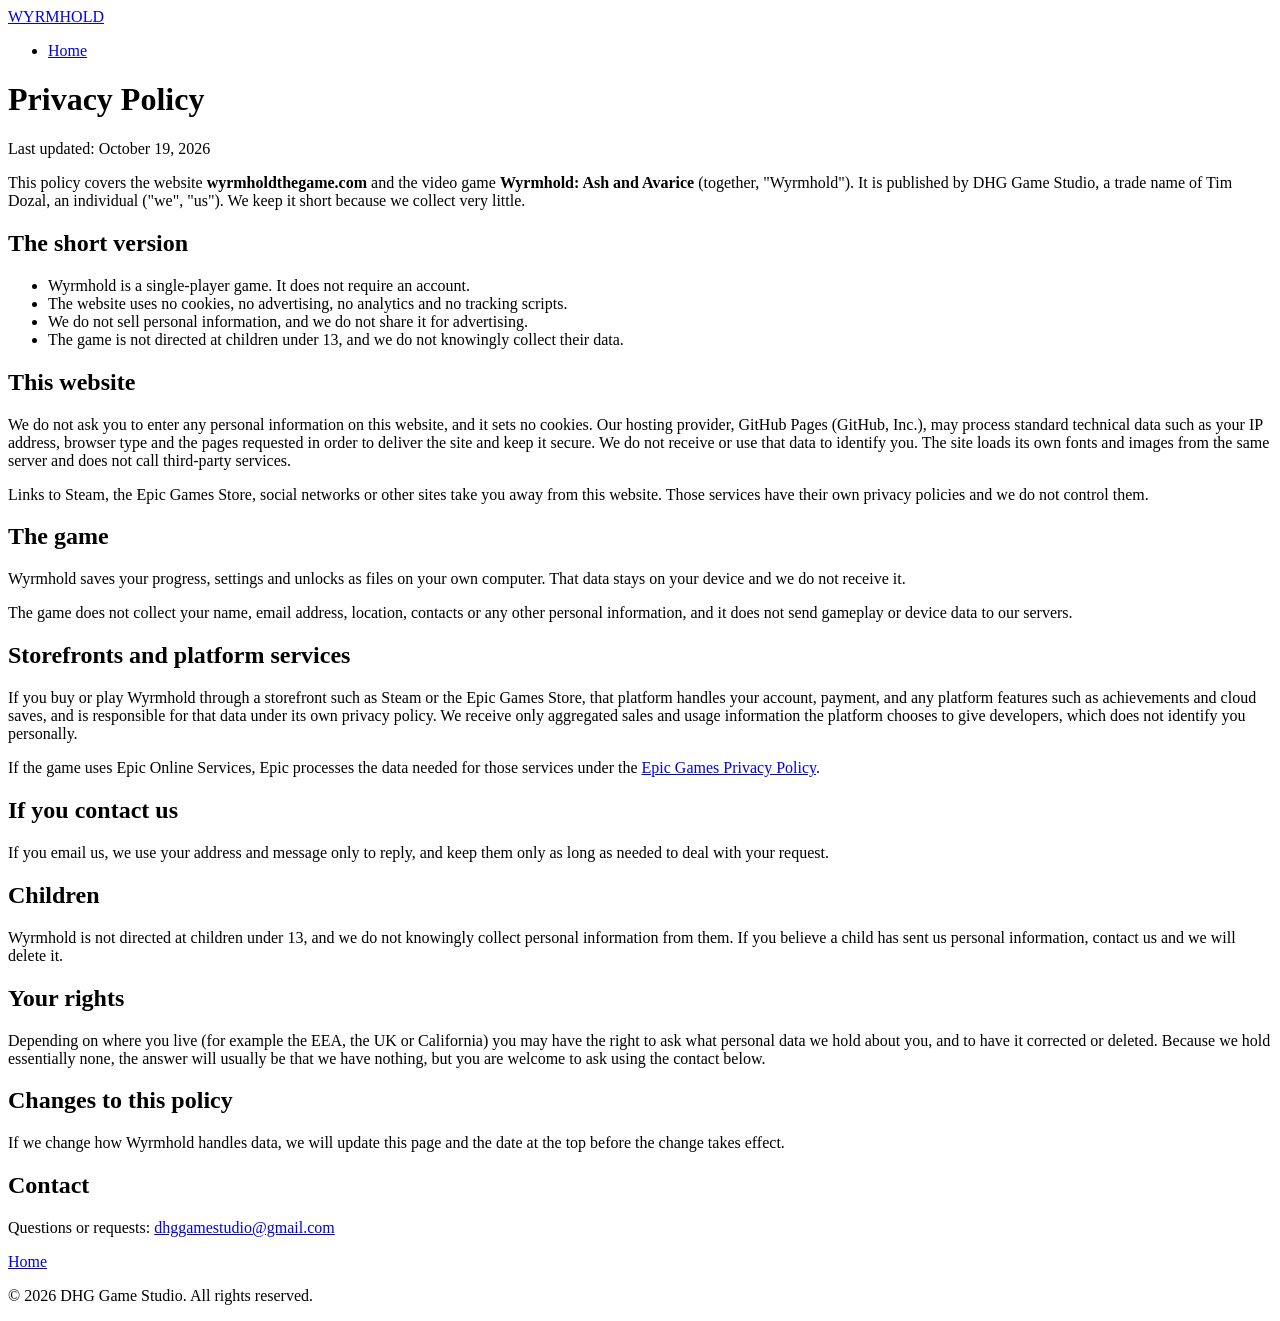
==== privacy.html @ ef38c60a "Add files via upload" ====
<!doctype html>
<html lang="en">
<head>
<meta charset="utf-8">
<meta name="viewport" content="width=device-width,initial-scale=1">
<title>Privacy Policy &middot; Wyrmhold</title>
<meta name="description" content="Privacy policy for the Wyrmhold website and game.">
<link rel="canonical" href="https://wyrmholdthegame.com/privacy.html">
<link rel="icon" href="assets/img/logo.webp" type="image/webp">
<link rel="stylesheet" href="assets/style.css">
</head>
<body>
<header class="nav solid"><div class="wrap"><a class="mark" href="./">WYRMHOLD</a><ul><li><a href="./">Home</a></li></ul></div></header>

<main class="legal">
<div class="wrap">
  <h1>Privacy Policy</h1>
  <p class="upd">Last updated: October 19, 2026</p>

  <p>This policy covers the website <strong>wyrmholdthegame.com</strong> and the video game <strong>Wyrmhold: Ash and Avarice</strong> (together, "Wyrmhold"). It is published by DHG Game Studio, a trade name of Tim Dozal, an individual ("we", "us"). We keep it short because we collect very little.</p>

  <h2>The short version</h2>
  <ul>
    <li>Wyrmhold is a single-player game. It does not require an account.</li>
    <li>The website uses no cookies, no advertising, no analytics and no tracking scripts.</li>
    <li>We do not sell personal information, and we do not share it for advertising.</li>
    <li>The game is not directed at children under 13, and we do not knowingly collect their data.</li>
  </ul>

  <h2>This website</h2>
  <p>We do not ask you to enter any personal information on this website, and it sets no cookies. Our hosting provider, GitHub Pages (GitHub, Inc.), may process standard technical data such as your IP address, browser type and the pages requested in order to deliver the site and keep it secure. We do not receive or use that data to identify you. The site loads its own fonts and images from the same server and does not call third-party services.</p>
  <p>Links to Steam, the Epic Games Store, social networks or other sites take you away from this website. Those services have their own privacy policies and we do not control them.</p>

  <h2>The game</h2>
  <p>Wyrmhold saves your progress, settings and unlocks as files on your own computer. That data stays on your device and we do not receive it.</p>
  <p>The game does not collect your name, email address, location, contacts or any other personal information, and it does not send gameplay or device data to our servers.</p>

  <h2>Storefronts and platform services</h2>
  <p>If you buy or play Wyrmhold through a storefront such as Steam or the Epic Games Store, that platform handles your account, payment, and any platform features such as achievements and cloud saves, and is responsible for that data under its own privacy policy. We receive only aggregated sales and usage information the platform chooses to give developers, which does not identify you personally.</p>
  <p>If the game uses Epic Online Services, Epic processes the data needed for those services under the <a href="https://www.epicgames.com/site/en-US/privacy-policy" rel="noopener">Epic Games Privacy Policy</a>.</p>

  <h2>If you contact us</h2>
  <p>If you email us, we use your address and message only to reply, and keep them only as long as needed to deal with your request.</p>

  <h2>Children</h2>
  <p>Wyrmhold is not directed at children under 13, and we do not knowingly collect personal information from them. If you believe a child has sent us personal information, contact us and we will delete it.</p>

  <h2>Your rights</h2>
  <p>Depending on where you live (for example the EEA, the UK or California) you may have the right to ask what personal data we hold about you, and to have it corrected or deleted. Because we hold essentially none, the answer will usually be that we have nothing, but you are welcome to ask using the contact below.</p>

  <h2>Changes to this policy</h2>
  <p>If we change how Wyrmhold handles data, we will update this page and the date at the top before the change takes effect.</p>

  <h2>Contact</h2>
  <p>Questions or requests: <a href="mailto:dhggamestudio@gmail.com">dhggamestudio@gmail.com</a></p>
</div>
</main>

<footer>
  <div class="wrap">
    <nav><a href="./">Home</a></nav>
    <p>&copy; 2026 DHG Game Studio. All rights reserved.</p>
  </div>
</footer>
</body>
</html>
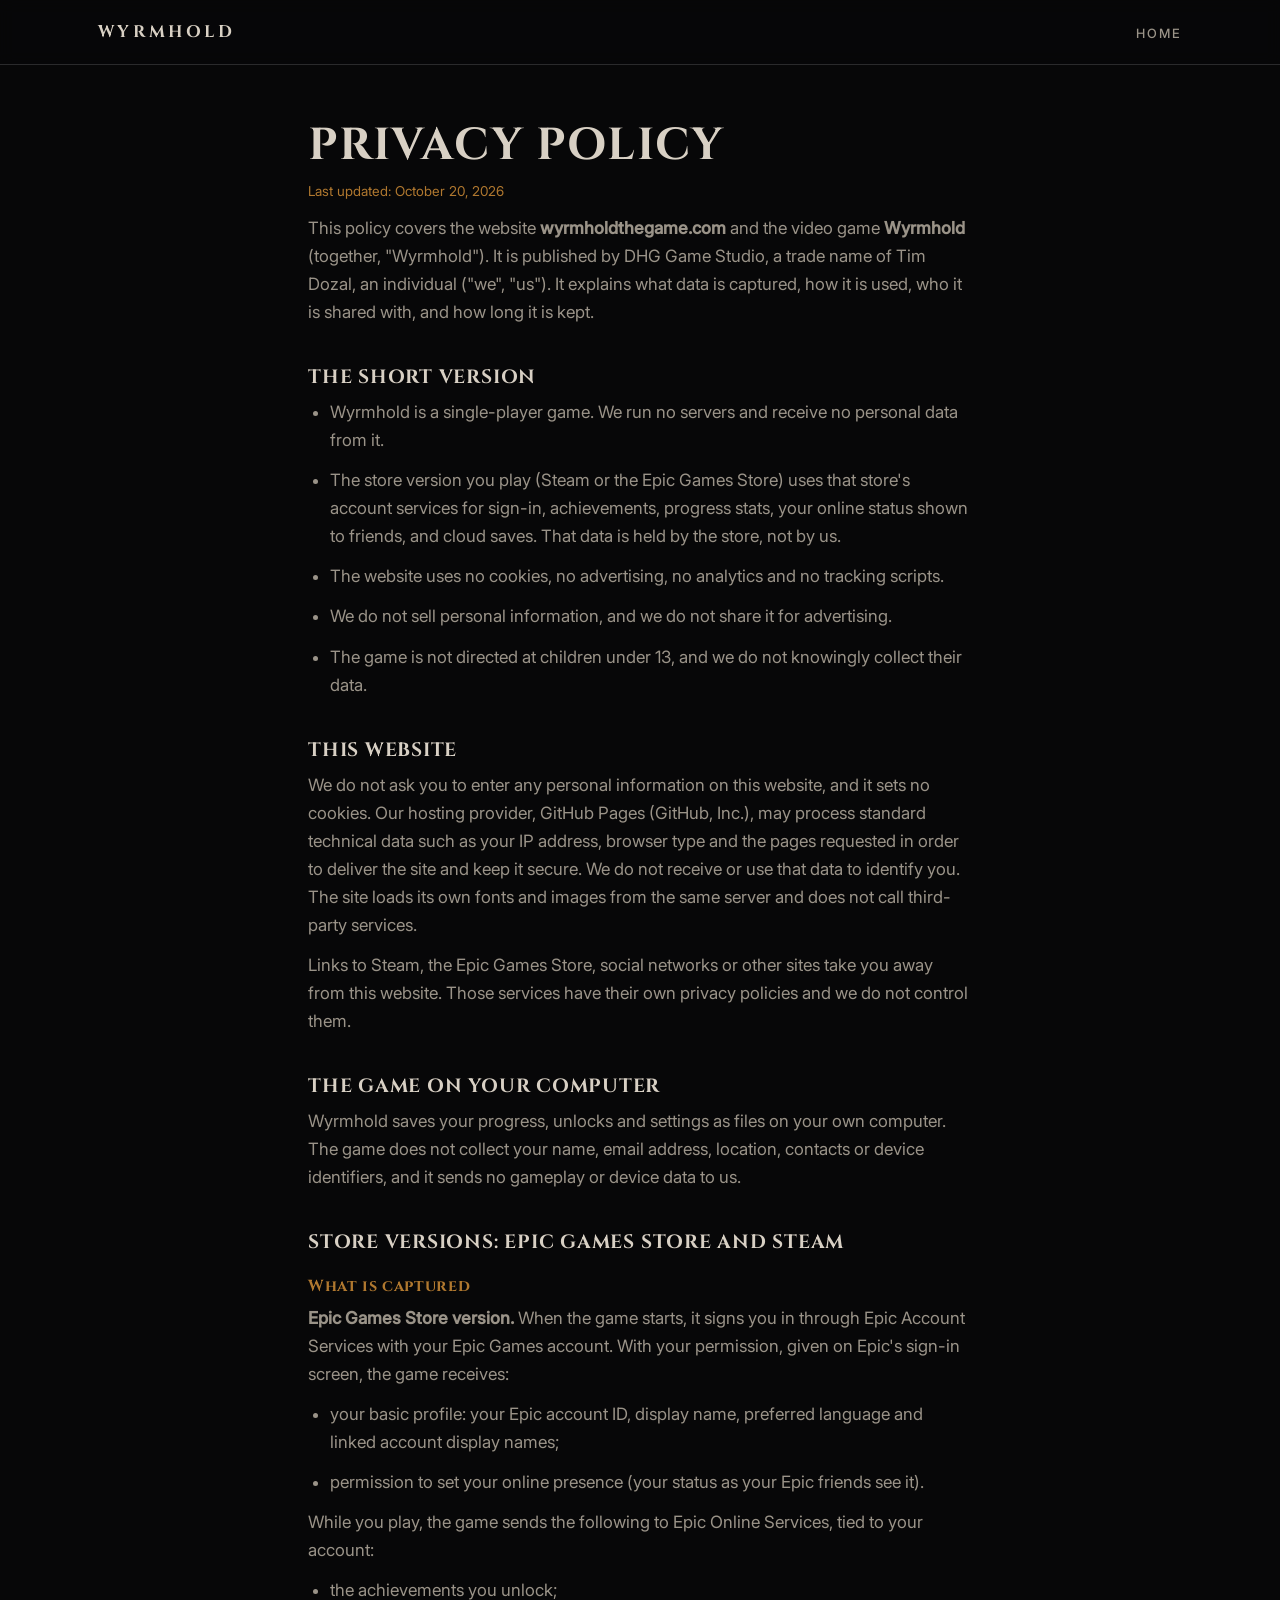
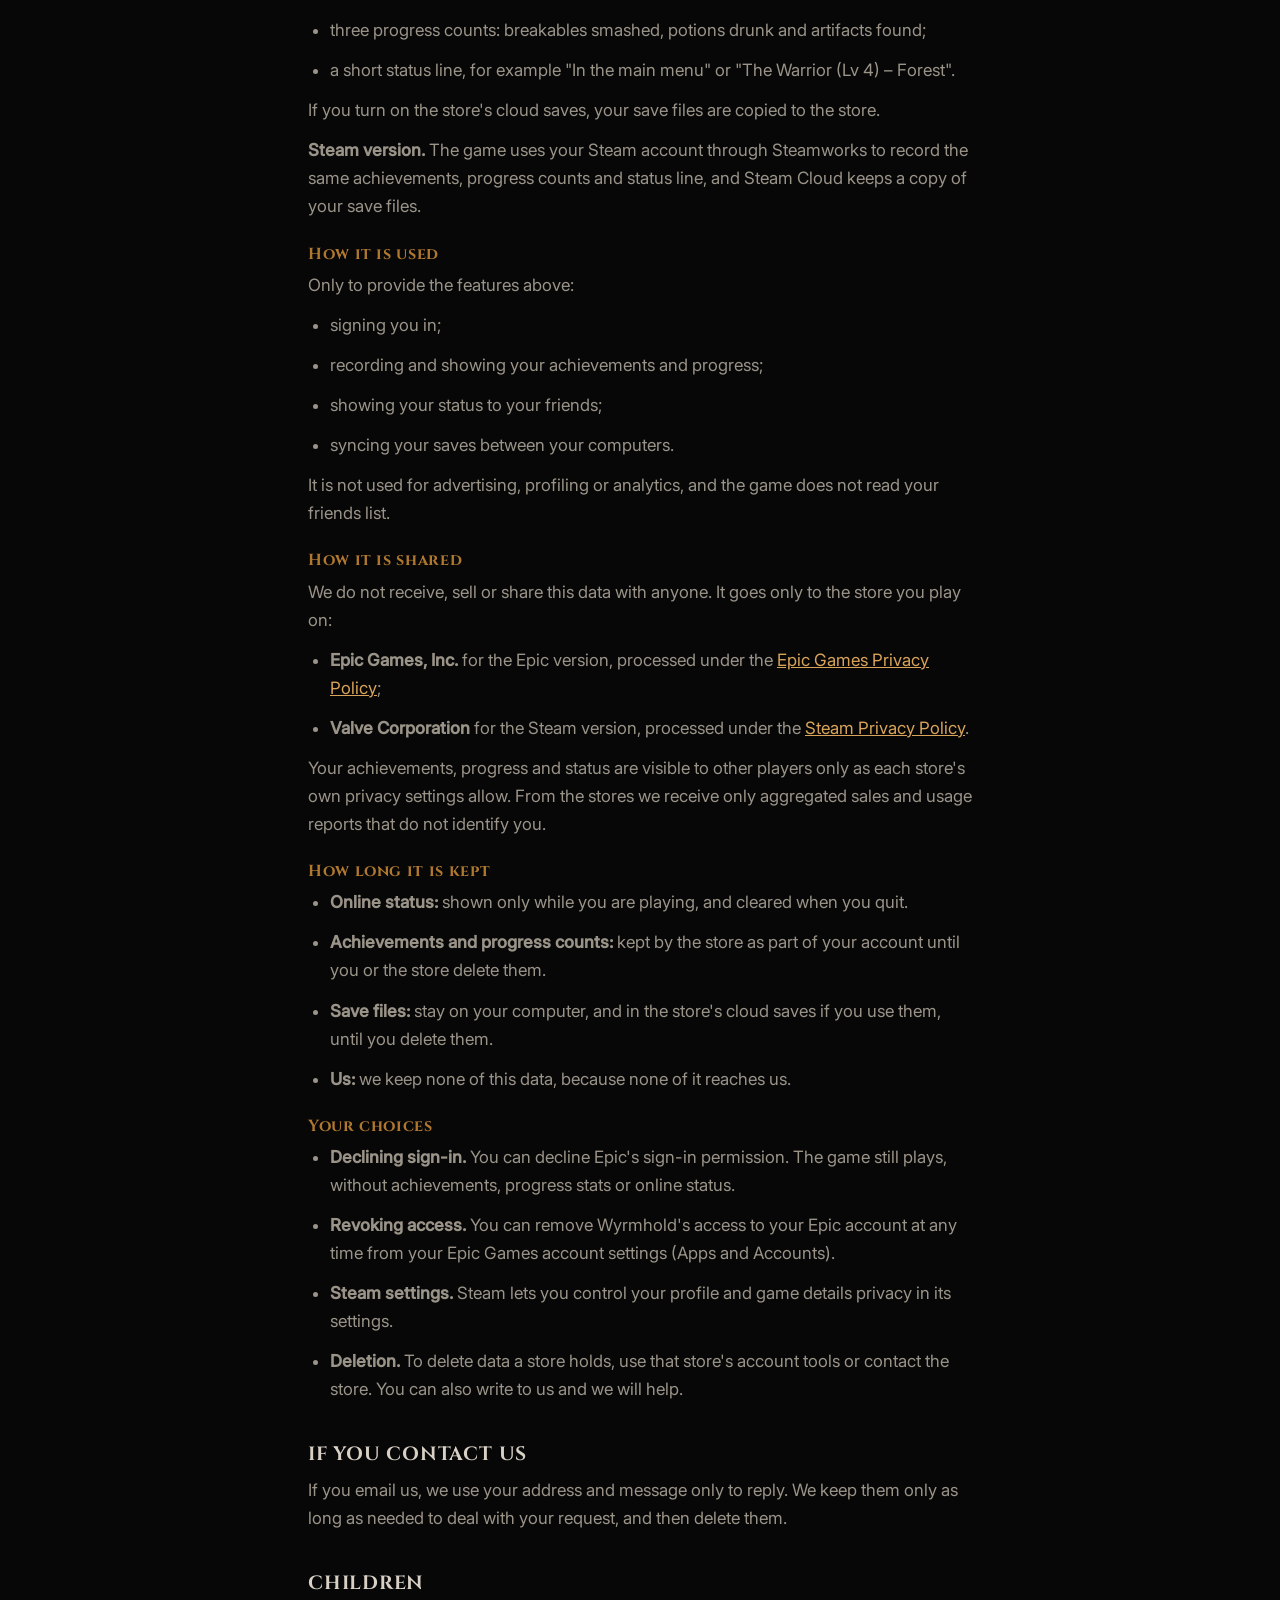
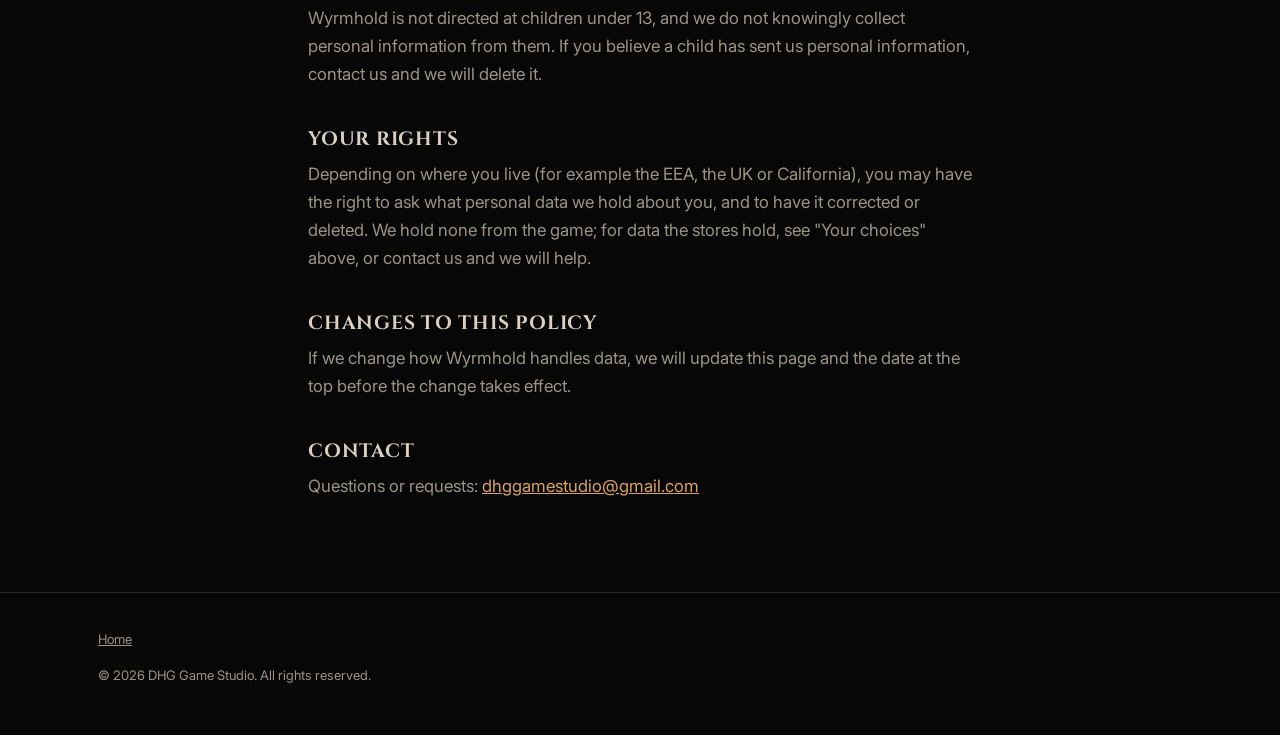
==== commit fe157e9c: "Name is Wyrmhold; privacy policy covers Epic/Steam account data Drop the old 'Ash and Avarice' subti" ====
--- a/privacy.html
+++ b/privacy.html
@@ -15,13 +15,14 @@
 <main class="legal">
 <div class="wrap">
   <h1>Privacy Policy</h1>
-  <p class="upd">Last updated: October 19, 2026</p>
+  <p class="upd">Last updated: October 20, 2026</p>
 
-  <p>This policy covers the website <strong>wyrmholdthegame.com</strong> and the video game <strong>Wyrmhold: Ash and Avarice</strong> (together, "Wyrmhold"). It is published by DHG Game Studio, a trade name of Tim Dozal, an individual ("we", "us"). We keep it short because we collect very little.</p>
+  <p>This policy covers the website <strong>wyrmholdthegame.com</strong> and the video game <strong>Wyrmhold</strong> (together, "Wyrmhold"). It is published by DHG Game Studio, a trade name of Tim Dozal, an individual ("we", "us"). It explains what data is captured, how it is used, who it is shared with, and how long it is kept.</p>
 
   <h2>The short version</h2>
   <ul>
-    <li>Wyrmhold is a single-player game. It does not require an account.</li>
+    <li>Wyrmhold is a single-player game. We run no servers and receive no personal data from it.</li>
+    <li>The store version you play (Steam or the Epic Games Store) uses that store's account services for sign-in, achievements, progress stats, your online status shown to friends, and cloud saves. That data is held by the store, not by us.</li>
     <li>The website uses no cookies, no advertising, no analytics and no tracking scripts.</li>
     <li>We do not sell personal information, and we do not share it for advertising.</li>
     <li>The game is not directed at children under 13, and we do not knowingly collect their data.</li>
@@ -31,22 +32,68 @@
   <p>We do not ask you to enter any personal information on this website, and it sets no cookies. Our hosting provider, GitHub Pages (GitHub, Inc.), may process standard technical data such as your IP address, browser type and the pages requested in order to deliver the site and keep it secure. We do not receive or use that data to identify you. The site loads its own fonts and images from the same server and does not call third-party services.</p>
   <p>Links to Steam, the Epic Games Store, social networks or other sites take you away from this website. Those services have their own privacy policies and we do not control them.</p>
 
-  <h2>The game</h2>
-  <p>Wyrmhold saves your progress, settings and unlocks as files on your own computer. That data stays on your device and we do not receive it.</p>
-  <p>The game does not collect your name, email address, location, contacts or any other personal information, and it does not send gameplay or device data to our servers.</p>
+  <h2>The game on your computer</h2>
+  <p>Wyrmhold saves your progress, unlocks and settings as files on your own computer. The game does not collect your name, email address, location, contacts or device identifiers, and it sends no gameplay or device data to us.</p>
 
-  <h2>Storefronts and platform services</h2>
-  <p>If you buy or play Wyrmhold through a storefront such as Steam or the Epic Games Store, that platform handles your account, payment, and any platform features such as achievements and cloud saves, and is responsible for that data under its own privacy policy. We receive only aggregated sales and usage information the platform chooses to give developers, which does not identify you personally.</p>
-  <p>If the game uses Epic Online Services, Epic processes the data needed for those services under the <a href="https://www.epicgames.com/site/en-US/privacy-policy" rel="noopener">Epic Games Privacy Policy</a>.</p>
+  <h2>Store versions: Epic Games Store and Steam</h2>
+
+  <h3>What is captured</h3>
+  <p><strong>Epic Games Store version.</strong> When the game starts, it signs you in through Epic Account Services with your Epic Games account. With your permission, given on Epic's sign-in screen, the game receives:</p>
+  <ul>
+    <li>your basic profile: your Epic account ID, display name, preferred language and linked account display names;</li>
+    <li>permission to set your online presence (your status as your Epic friends see it).</li>
+  </ul>
+  <p>While you play, the game sends the following to Epic Online Services, tied to your account:</p>
+  <ul>
+    <li>the achievements you unlock;</li>
+    <li>three progress counts: breakables smashed, potions drunk and artifacts found;</li>
+    <li>a short status line, for example "In the main menu" or "The Warrior (Lv 4) – Forest".</li>
+  </ul>
+  <p>If you turn on the store's cloud saves, your save files are copied to the store.</p>
+  <p><strong>Steam version.</strong> The game uses your Steam account through Steamworks to record the same achievements, progress counts and status line, and Steam Cloud keeps a copy of your save files.</p>
+
+  <h3>How it is used</h3>
+  <p>Only to provide the features above:</p>
+  <ul>
+    <li>signing you in;</li>
+    <li>recording and showing your achievements and progress;</li>
+    <li>showing your status to your friends;</li>
+    <li>syncing your saves between your computers.</li>
+  </ul>
+  <p>It is not used for advertising, profiling or analytics, and the game does not read your friends list.</p>
+
+  <h3>How it is shared</h3>
+  <p>We do not receive, sell or share this data with anyone. It goes only to the store you play on:</p>
+  <ul>
+    <li><strong>Epic Games, Inc.</strong> for the Epic version, processed under the <a href="https://www.epicgames.com/site/en-US/privacy-policy" rel="noopener">Epic Games Privacy Policy</a>;</li>
+    <li><strong>Valve Corporation</strong> for the Steam version, processed under the <a href="https://store.steampowered.com/privacy_agreement/" rel="noopener">Steam Privacy Policy</a>.</li>
+  </ul>
+  <p>Your achievements, progress and status are visible to other players only as each store's own privacy settings allow. From the stores we receive only aggregated sales and usage reports that do not identify you.</p>
+
+  <h3>How long it is kept</h3>
+  <ul>
+    <li><strong>Online status:</strong> shown only while you are playing, and cleared when you quit.</li>
+    <li><strong>Achievements and progress counts:</strong> kept by the store as part of your account until you or the store delete them.</li>
+    <li><strong>Save files:</strong> stay on your computer, and in the store's cloud saves if you use them, until you delete them.</li>
+    <li><strong>Us:</strong> we keep none of this data, because none of it reaches us.</li>
+  </ul>
+
+  <h3>Your choices</h3>
+  <ul>
+    <li><strong>Declining sign-in.</strong> You can decline Epic's sign-in permission. The game still plays, without achievements, progress stats or online status.</li>
+    <li><strong>Revoking access.</strong> You can remove Wyrmhold's access to your Epic account at any time from your Epic Games account settings (Apps and Accounts).</li>
+    <li><strong>Steam settings.</strong> Steam lets you control your profile and game details privacy in its settings.</li>
+    <li><strong>Deletion.</strong> To delete data a store holds, use that store's account tools or contact the store. You can also write to us and we will help.</li>
+  </ul>
 
   <h2>If you contact us</h2>
-  <p>If you email us, we use your address and message only to reply, and keep them only as long as needed to deal with your request.</p>
+  <p>If you email us, we use your address and message only to reply. We keep them only as long as needed to deal with your request, and then delete them.</p>
 
   <h2>Children</h2>
   <p>Wyrmhold is not directed at children under 13, and we do not knowingly collect personal information from them. If you believe a child has sent us personal information, contact us and we will delete it.</p>
 
   <h2>Your rights</h2>
-  <p>Depending on where you live (for example the EEA, the UK or California) you may have the right to ask what personal data we hold about you, and to have it corrected or deleted. Because we hold essentially none, the answer will usually be that we have nothing, but you are welcome to ask using the contact below.</p>
+  <p>Depending on where you live (for example the EEA, the UK or California), you may have the right to ask what personal data we hold about you, and to have it corrected or deleted. We hold none from the game; for data the stores hold, see "Your choices" above, or contact us and we will help.</p>
 
   <h2>Changes to this policy</h2>
   <p>If we change how Wyrmhold handles data, we will update this page and the date at the top before the change takes effect.</p>
--- a/assets/style.css
+++ b/assets/style.css
@@ -0,0 +1,139 @@
+@font-face{font-family:Cinzel;font-weight:400;font-display:swap;src:url(fonts/cinzel-400.woff2) format("woff2")}
+@font-face{font-family:Cinzel;font-weight:700;font-display:swap;src:url(fonts/cinzel-700.woff2) format("woff2")}
+@font-face{font-family:Inter;font-weight:400;font-display:swap;src:url(fonts/inter-400.woff2) format("woff2")}
+@font-face{font-family:Inter;font-weight:500;font-display:swap;src:url(fonts/inter-500.woff2) format("woff2")}
+
+:root{
+  --soot:#070708; --iron:#242426; --iron-2:#161617; --gold:#b0782f; --gold-hi:#d9a45a;
+  --ember:#d13a16; --ivory:#d8d0c4; --ivory-dim:#9a9388;
+  --display:Cinzel,"Times New Roman",serif; --body:Inter,system-ui,sans-serif;
+  --gutter:clamp(16px,4vw,48px); --max:1180px;
+}
+*{box-sizing:border-box;margin:0}
+html{scroll-behavior:smooth;background:var(--soot)}
+body{background:var(--soot);color:var(--ivory);font:400 1.0625rem/1.65 var(--body);-webkit-font-smoothing:antialiased}
+img{display:block;max-width:100%;height:auto}
+a{color:var(--gold-hi)}
+a:focus-visible,button:focus-visible{outline:2px solid var(--gold-hi);outline-offset:3px}
+.wrap{max-width:var(--max);margin:0 auto;padding:0 var(--gutter)}
+h1,h2,h3{font-family:var(--display);font-weight:700;letter-spacing:.04em;line-height:1.15;color:var(--ivory)}
+h2{font-size:clamp(1.6rem,3.4vw,2.4rem);text-transform:uppercase}
+.eyebrow{font:500 .78rem/1 var(--body);letter-spacing:.28em;text-transform:uppercase;color:var(--gold);margin-bottom:14px}
+.rule{height:1px;border:0;background:linear-gradient(90deg,transparent,var(--gold),transparent);opacity:.55;margin:0}
+
+/* nav */
+.nav{position:fixed;inset:0 0 auto;z-index:20;transition:background .3s,backdrop-filter .3s}
+.nav.solid{background:rgba(7,7,8,.88);backdrop-filter:blur(8px);border-bottom:1px solid #2a2a2c}
+.nav .wrap{display:flex;align-items:center;justify-content:space-between;height:64px}
+.nav .mark{font:700 1.05rem var(--display);letter-spacing:.2em;color:var(--ivory);text-decoration:none}
+.nav ul{display:flex;gap:28px;list-style:none;padding:0}
+.nav ul a{font:500 .8rem var(--body);letter-spacing:.16em;text-transform:uppercase;color:var(--ivory-dim);text-decoration:none}
+.nav ul a:hover{color:var(--ivory)}
+@media(max-width:700px){.nav ul li:not(:last-child){display:none}}
+
+/* buttons */
+.btn{display:inline-block;padding:15px 34px;font:700 .95rem var(--display);letter-spacing:.14em;text-transform:uppercase;text-decoration:none;color:#14100a;background:linear-gradient(#d9a45a,#b0782f);border:1px solid #e8c07f;border-radius:2px;box-shadow:0 0 0 1px #000,0 6px 24px rgba(209,58,22,.25);transition:transform .15s,box-shadow .15s,filter .15s}
+.btn:hover{transform:translateY(-2px);filter:brightness(1.08);box-shadow:0 0 0 1px #000,0 10px 32px rgba(209,58,22,.4)}
+.btn.ghost{background:transparent;color:var(--ivory);border-color:#5a4426;box-shadow:none}
+.btn.ghost:hover{border-color:var(--gold-hi)}
+.btn[aria-disabled=true]{filter:saturate(.5) brightness(.8);cursor:default;pointer-events:none}
+
+/* hero */
+.hero{position:relative;min-height:100svh;display:grid;place-items:center;text-align:center;padding:96px var(--gutter) 64px;overflow:hidden;isolation:isolate}
+.hero::before{content:"";position:absolute;inset:0;z-index:-2;background:url(img/hero-bg.webp) center 30%/cover no-repeat}
+.hero::after{content:"";position:absolute;inset:0;z-index:-1;background:radial-gradient(ellipse at 50% 40%,rgba(7,7,8,0) 0,rgba(7,7,8,.55) 75%),linear-gradient(transparent 55%,var(--soot))}
+.hero .logo{width:min(760px,92vw);margin:0 auto;filter:drop-shadow(0 8px 40px rgba(0,0,0,.8))}
+.hero .tag{font:400 clamp(1.05rem,2vw,1.35rem)/1.5 var(--body);max-width:36em;margin:6px auto 34px;color:var(--ivory);text-shadow:0 2px 14px #000}
+.cta{display:flex;gap:16px;justify-content:center;flex-wrap:wrap}
+.note{margin-top:18px;font-size:.85rem;color:var(--ivory-dim);text-shadow:0 1px 8px #000}
+
+/* sections */
+section{padding:clamp(64px,10vw,120px) 0}
+.lead{max-width:40em;color:var(--ivory-dim);margin-top:16px;font-size:1.1rem}
+.pillars{display:grid;grid-template-columns:repeat(3,1fr);gap:clamp(20px,3vw,40px);margin-top:48px}
+.pillar{border-top:2px solid var(--gold);padding-top:20px}
+.pillar h3{font-size:1.15rem;margin-bottom:10px;text-transform:uppercase}
+.pillar p{color:var(--ivory-dim);font-size:1rem}
+@media(max-width:820px){.pillars{grid-template-columns:1fr}}
+
+.keyart{margin-top:56px;border:1px solid #3a2e1c;box-shadow:0 20px 60px rgba(0,0,0,.6)}
+
+/* heroes */
+.heroes-sec{background:linear-gradient(var(--soot),var(--iron-2) 12%,var(--iron-2) 88%,var(--soot))}
+.hero-row{display:grid;grid-template-columns:minmax(220px,340px) 1fr;gap:clamp(24px,5vw,64px);align-items:center;margin-top:clamp(48px,7vw,88px)}
+.hero-row:nth-of-type(even){grid-template-columns:1fr minmax(220px,340px)}
+.hero-row:nth-of-type(even) .portrait{order:2}
+.portrait{border:1px solid #4a3920;box-shadow:0 18px 50px rgba(0,0,0,.65);overflow:hidden;aspect-ratio:2/3;background:#000}
+.portrait img{width:100%;height:100%;object-fit:cover;object-position:top}
+.hero-row h3{font-size:clamp(1.6rem,3vw,2.2rem);text-transform:uppercase}
+.hero-row .role{font:500 .8rem var(--body);letter-spacing:.22em;text-transform:uppercase;color:var(--gold);margin:6px 0 14px}
+.hero-row p{color:var(--ivory-dim);max-width:34em}
+.cards{display:flex;gap:12px;margin-top:22px}
+.cards figure{flex:1;max-width:150px;transition:transform .25s}
+.cards figure:hover{transform:translateY(-8px) rotate(-1.2deg)}
+.cards img{border:1px solid #4a3920;border-radius:4px;box-shadow:0 8px 22px rgba(0,0,0,.6)}
+.cards figcaption{font:500 .72rem var(--body);letter-spacing:.1em;text-transform:uppercase;color:var(--ivory-dim);margin-top:8px;text-align:center}
+@media(max-width:760px){
+  .hero-row,.hero-row:nth-of-type(even){grid-template-columns:1fr}
+  .hero-row:nth-of-type(even) .portrait{order:0}
+  .portrait{max-width:300px;margin:0 auto}
+}
+
+/* the climb */
+.routes{display:grid;grid-template-columns:1fr 1fr;gap:clamp(20px,3vw,40px);margin-top:48px}
+.route{display:flex;flex-direction:column;align-items:stretch;transition:opacity .5s,filter .5s,transform .5s}
+.route-name{font-size:1.05rem;text-transform:uppercase;letter-spacing:.18em;color:var(--gold);text-align:center;padding-bottom:14px;margin-bottom:18px;border-bottom:1px solid #3a2e1c}
+.level{position:relative;width:100%;aspect-ratio:16/10;overflow:hidden;border:1px solid #3a2e1c;display:flex;align-items:flex-end}
+.level img{position:absolute;inset:0;width:100%;height:100%;object-fit:cover;transition:transform .6s}
+.level:hover img{transform:scale(1.05)}
+.level::after{content:"";position:absolute;inset:0;background:linear-gradient(transparent 38%,rgba(7,7,8,.93))}
+.level div{position:relative;z-index:1;padding:20px 22px}
+.level .n{font:500 .72rem var(--body);letter-spacing:.28em;color:var(--gold);text-transform:uppercase}
+.level h4{font:700 1.45rem var(--display);letter-spacing:.05em;text-transform:uppercase;margin:4px 0 6px;color:var(--ivory)}
+.level p:not(.n){font-size:.95rem;color:var(--ivory-dim)}
+.step{height:34px;position:relative}
+.step::before{content:"";position:absolute;left:50%;top:0;bottom:8px;width:1px;background:linear-gradient(var(--gold),transparent)}
+.step::after{content:"";position:absolute;left:50%;bottom:2px;margin-left:-5px;border:5px solid transparent;border-top:7px solid var(--gold)}
+.roll{text-align:center;margin-top:36px}
+.roll p{margin-top:12px;font-size:.9rem;color:var(--ivory-dim);min-height:1.6em}
+.routes.rolled .route{opacity:.32;filter:grayscale(.7)}
+.routes.rolled .route.picked{opacity:1;filter:none;transform:translateY(-4px)}
+.routes.rolled .route.picked .route-name{color:var(--gold-hi);border-bottom-color:var(--gold)}
+.merge{margin:28px auto 0;max-width:560px;text-align:center;position:relative}
+.merge::before{content:"";display:block;height:44px;margin:0 auto;width:calc(50% + 2px);border:1px solid #5a4426;border-top:0;border-radius:0 0 4px 4px;opacity:.7}
+.merge span{display:inline-block;margin-top:10px;font:500 .72rem var(--body);letter-spacing:.28em;text-transform:uppercase;color:var(--gold)}
+.finale{max-width:760px;margin:12px auto 0}
+.level.wide{aspect-ratio:21/9;min-height:190px}
+.level.wyrm{aspect-ratio:16/8;min-height:240px;border-color:#6b2a14;box-shadow:0 0 60px rgba(209,58,22,.22)}
+.level.wyrm h4{color:var(--ember);font-size:1.9rem}
+@media(max-width:820px){
+  .routes{grid-template-columns:1fr}
+  .level.wide,.level.wyrm{aspect-ratio:16/10}
+  .merge::before{width:2px;border:0;border-left:1px solid #5a4426;border-radius:0;height:30px}
+}
+
+/* final cta + footer */
+.final{text-align:center;background:radial-gradient(ellipse at 50% 100%,rgba(209,58,22,.18),transparent 65%)}
+.final h2{margin-bottom:28px}
+footer{border-top:1px solid #2a2a2c;padding:36px 0 48px;color:var(--ivory-dim);font-size:.82rem}
+footer .wrap{display:grid;gap:14px}
+footer nav{display:flex;gap:22px;flex-wrap:wrap}
+footer a{color:var(--ivory-dim)}
+footer a:hover{color:var(--ivory)}
+footer p{max-width:70em}
+
+/* reveal */
+.rv{opacity:0;transform:translateY(24px);transition:opacity .8s,transform .8s}
+.rv.in{opacity:1;transform:none}
+@media(prefers-reduced-motion:reduce){.rv{opacity:1;transform:none;transition:none}html{scroll-behavior:auto}.cards figure,.level img{transition:none}}
+
+/* legal pages */
+.legal{padding:120px 0 80px}
+.legal .wrap{max-width:760px}
+.legal h1{font-size:clamp(1.9rem,4vw,2.8rem);text-transform:uppercase;margin-bottom:8px}
+.legal h2{font-size:1.2rem;margin:40px 0 10px}
+.legal h3{font-size:1rem;margin:24px 0 8px;color:var(--gold)}
+.legal p,.legal li{color:var(--ivory-dim);margin-bottom:12px}
+.legal ul{padding-left:22px}
+.legal .upd{font-size:.85rem;color:var(--gold)}
+.todo{background:#2a1c0c;color:#e8c07f;padding:1px 6px;border-radius:2px;font-style:normal}
